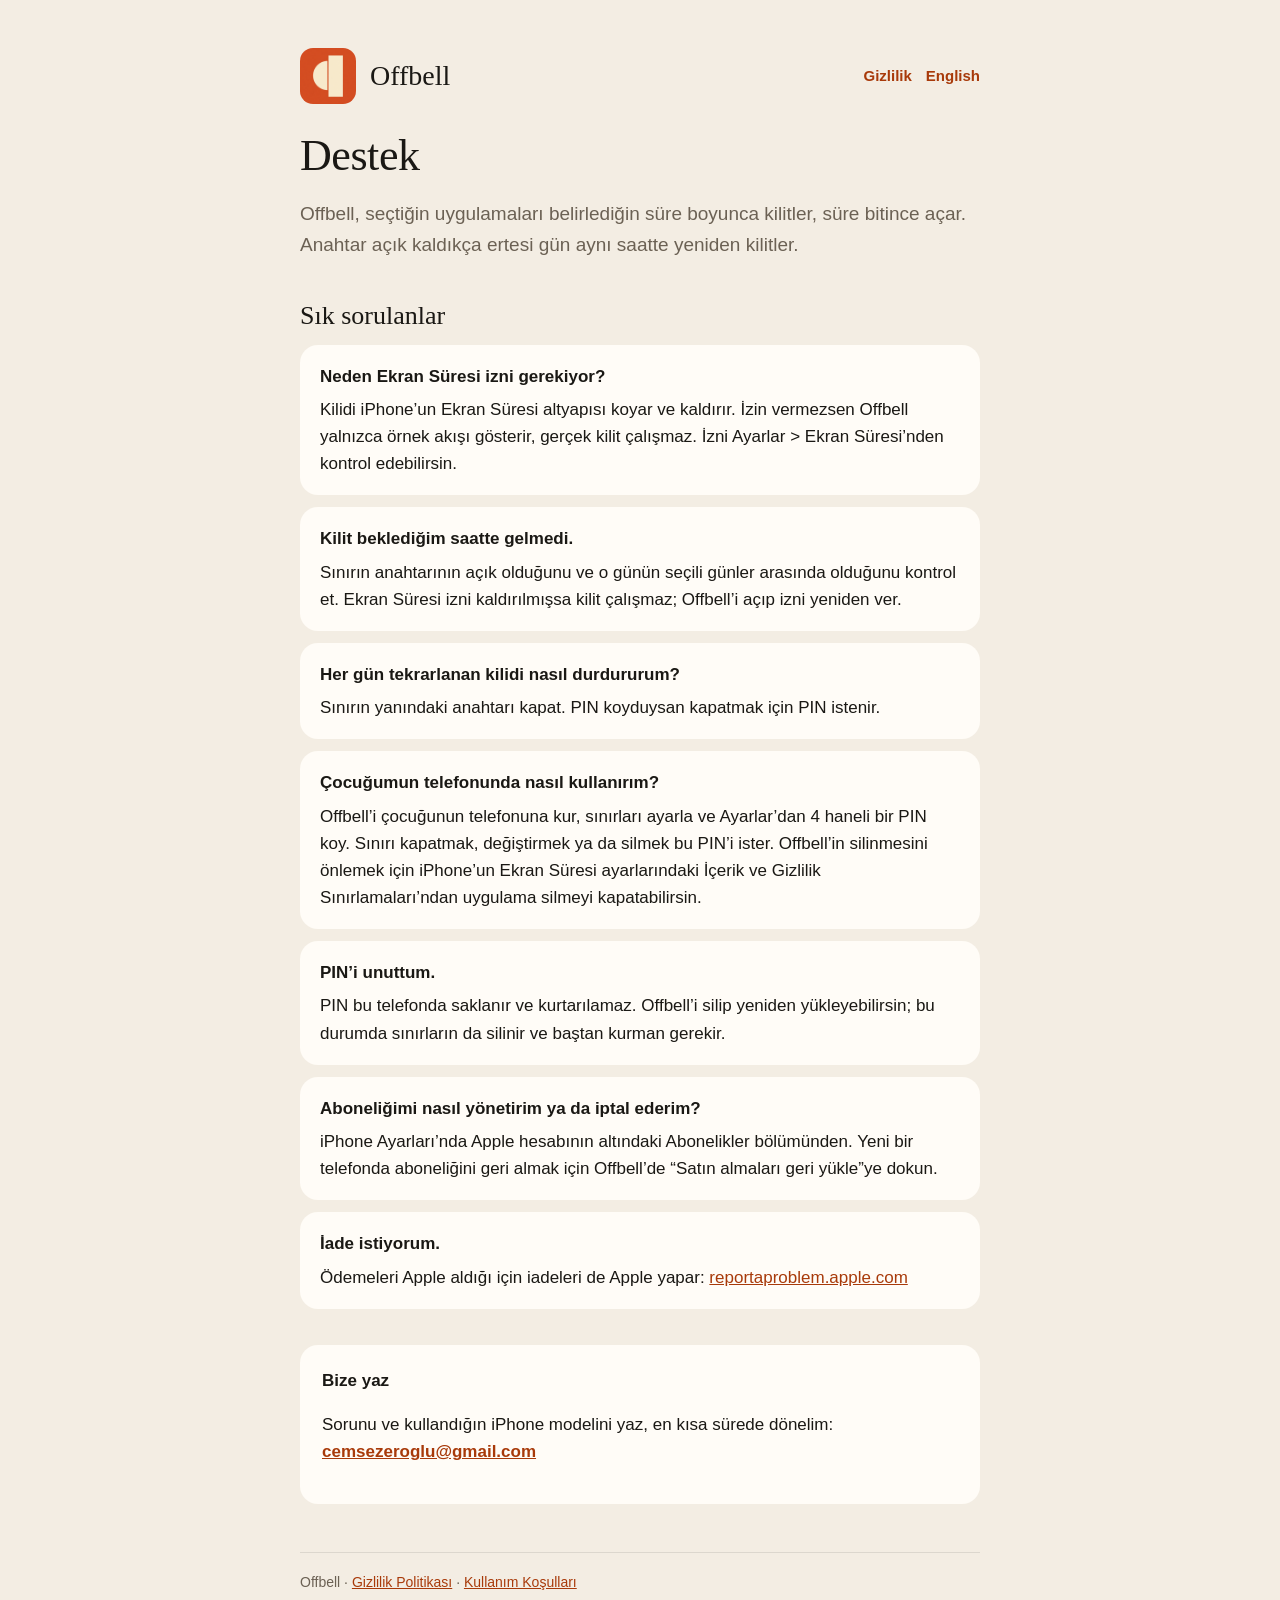
==== destek.html @ 433d708a "Add Offbell support and privacy pages" ====
<!doctype html>
<html lang="tr">
<head>
<meta charset="utf-8">
<meta name="viewport" content="width=device-width, initial-scale=1">
<title>Offbell Destek</title>
<link rel="stylesheet" href="style.css">
</head>
<body>
<main>
  <header>
    <img src="icon.png" alt="">
    <a href="index.html">Offbell</a>
    <nav><a href="gizlilik.html">Gizlilik</a><a href="support.html">English</a></nav>
  </header>

  <h1>Destek</h1>
  <p class="lead">Offbell, seçtiğin uygulamaları belirlediğin süre boyunca kilitler, süre bitince açar. Anahtar açık kaldıkça ertesi gün aynı saatte yeniden kilitler.</p>

  <h2>Sık sorulanlar</h2>

  <div class="card">
    <h3>Neden Ekran Süresi izni gerekiyor?</h3>
    <p>Kilidi iPhone’un Ekran Süresi altyapısı koyar ve kaldırır. İzin vermezsen Offbell yalnızca örnek akışı gösterir, gerçek kilit çalışmaz. İzni Ayarlar &gt; Ekran Süresi’nden kontrol edebilirsin.</p>
  </div>

  <div class="card">
    <h3>Kilit beklediğim saatte gelmedi.</h3>
    <p>Sınırın anahtarının açık olduğunu ve o günün seçili günler arasında olduğunu kontrol et. Ekran Süresi izni kaldırılmışsa kilit çalışmaz; Offbell’i açıp izni yeniden ver.</p>
  </div>

  <div class="card">
    <h3>Her gün tekrarlanan kilidi nasıl durdururum?</h3>
    <p>Sınırın yanındaki anahtarı kapat. PIN koyduysan kapatmak için PIN istenir.</p>
  </div>

  <div class="card">
    <h3>Çocuğumun telefonunda nasıl kullanırım?</h3>
    <p>Offbell’i çocuğunun telefonuna kur, sınırları ayarla ve Ayarlar’dan 4 haneli bir PIN koy. Sınırı kapatmak, değiştirmek ya da silmek bu PIN’i ister. Offbell’in silinmesini önlemek için iPhone’un Ekran Süresi ayarlarındaki İçerik ve Gizlilik Sınırlamaları’ndan uygulama silmeyi kapatabilirsin.</p>
  </div>

  <div class="card">
    <h3>PIN’i unuttum.</h3>
    <p>PIN bu telefonda saklanır ve kurtarılamaz. Offbell’i silip yeniden yükleyebilirsin; bu durumda sınırların da silinir ve baştan kurman gerekir.</p>
  </div>

  <div class="card">
    <h3>Aboneliğimi nasıl yönetirim ya da iptal ederim?</h3>
    <p>iPhone Ayarları’nda Apple hesabının altındaki Abonelikler bölümünden. Yeni bir telefonda aboneliğini geri almak için Offbell’de “Satın almaları geri yükle”ye dokun.</p>
  </div>

  <div class="card">
    <h3>İade istiyorum.</h3>
    <p>Ödemeleri Apple aldığı için iadeleri de Apple yapar: <a href="https://reportaproblem.apple.com">reportaproblem.apple.com</a></p>
  </div>

  <div class="contact">
    <h3>Bize yaz</h3>
    <p>Sorunu ve kullandığın iPhone modelini yaz, en kısa sürede dönelim: <a href="mailto:cemsezeroglu@gmail.com">cemsezeroglu@gmail.com</a></p>
  </div>

  <footer>Offbell · <a href="gizlilik.html">Gizlilik Politikası</a> · <a href="https://www.apple.com/legal/internet-services/itunes/dev/stdeula/">Kullanım Koşulları</a></footer>
</main>
</body>
</html>
---- style.css ----
/* Apple's New York font is used only where the device already has it (Apple devices); it is not shipped with the site. */
@font-face { font-family: "BrandSerif"; src: local("New York"), local("NewYork"), local("New York Medium"); }
:root {
  --paper: #F3EDE3; --ink: #1A1814; --muted: #6B6154; --accent: #A83A0A;
  --card: #FFFCF7; --line: rgba(26,24,20,.10);
}
* { box-sizing: border-box; }
html { -webkit-text-size-adjust: 100%; }
body {
  margin: 0; background: var(--paper); color: var(--ink);
  font: 17px/1.6 -apple-system, BlinkMacSystemFont, "Segoe UI", Roboto, sans-serif;
}
main { max-width: 720px; margin: 0 auto; padding: 48px 20px 80px; }
header { display: flex; align-items: center; gap: 14px; margin-bottom: 28px; }
header img { width: 56px; height: 56px; border-radius: 13px; }
header a { color: inherit; text-decoration: none; font: 400 28px/1 "BrandSerif", Georgia, serif; }
nav { margin-left: auto; font-size: 15px; }
nav a { color: var(--accent); text-decoration: none; font: 600 15px/1 -apple-system, sans-serif; margin-left: 14px; }
h1 { font: 400 44px/1.1 "BrandSerif", Georgia, serif; margin: 8px 0 12px; letter-spacing: -0.01em; }
h2 { font: 400 26px/1.25 "BrandSerif", Georgia, serif; margin: 40px 0 10px; }
h3 { font-size: 17px; margin: 0 0 6px; }
p, li { color: var(--ink); }
.lead { color: var(--muted); font-size: 19px; }
.muted { color: var(--muted); font-size: 15px; }
a { color: var(--accent); }
.card { background: var(--card); border-radius: 18px; padding: 18px 20px; margin: 12px 0; }
.card p { margin: 0; }
.contact { background: var(--card); border-radius: 18px; padding: 22px; margin-top: 36px; }
.contact a { font-weight: 600; }
ul { padding-left: 22px; }
footer { margin-top: 48px; padding-top: 18px; border-top: 1px solid var(--line); color: var(--muted); font-size: 14px; }
@media (max-width: 480px) { h1 { font-size: 36px; } main { padding-top: 32px; } }
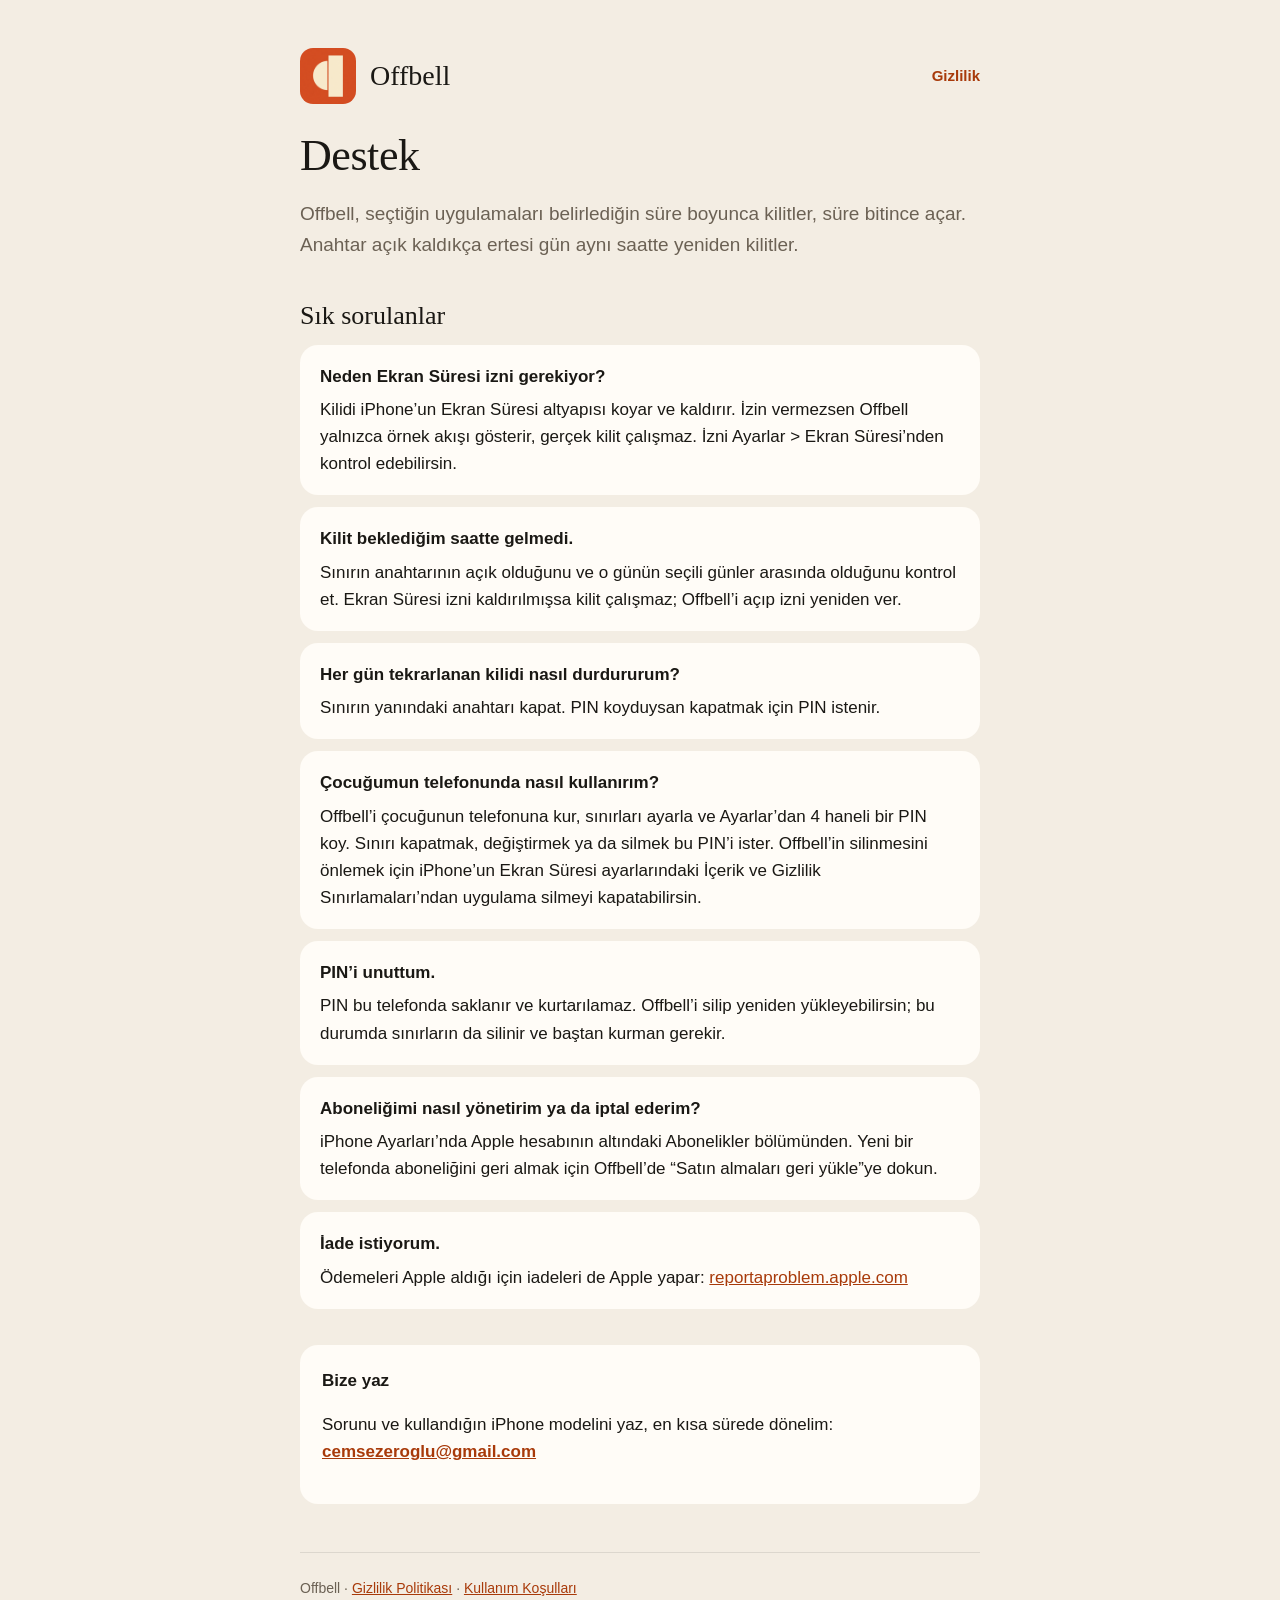
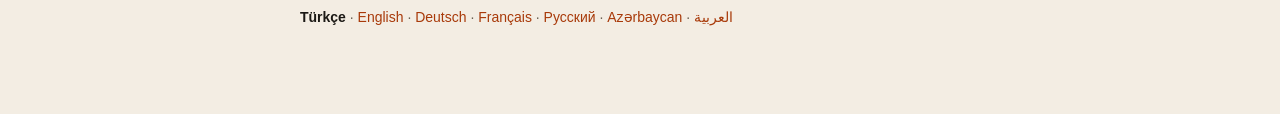
==== commit e8481007: "Add support and privacy pages in German, French, Russian, Azerbaijani and Arabic" ====
--- a/destek.html
+++ b/destek.html
@@ -11,7 +11,7 @@
   <header>
     <img src="icon.png" alt="">
     <a href="index.html">Offbell</a>
-    <nav><a href="gizlilik.html">Gizlilik</a><a href="support.html">English</a></nav>
+    <nav><a href="gizlilik.html">Gizlilik</a></nav>
   </header>
 
   <h1>Destek</h1>
@@ -59,7 +59,11 @@
     <p>Sorunu ve kullandığın iPhone modelini yaz, en kısa sürede dönelim: <a href="mailto:cemsezeroglu@gmail.com">cemsezeroglu@gmail.com</a></p>
   </div>
 
-  <footer>Offbell · <a href="gizlilik.html">Gizlilik Politikası</a> · <a href="https://www.apple.com/legal/internet-services/itunes/dev/stdeula/">Kullanım Koşulları</a></footer>
+
+  <footer>
+    <p>Offbell · <a href="gizlilik.html">Gizlilik Politikası</a> · <a href="https://www.apple.com/legal/internet-services/itunes/dev/stdeula/">Kullanım Koşulları</a></p>
+    <p class="langs"><a href="destek.html" lang="tr" aria-current="page">Türkçe</a> · <a href="support.html" lang="en">English</a> · <a href="support-de.html" lang="de">Deutsch</a> · <a href="support-fr.html" lang="fr">Français</a> · <a href="support-ru.html" lang="ru">Русский</a> · <a href="support-az.html" lang="az">Azərbaycan</a> · <a href="support-ar.html" lang="ar">العربية</a></p>
+  </footer>
 </main>
 </body>
 </html>
--- a/style.css
+++ b/style.css
@@ -14,8 +14,8 @@
 header { display: flex; align-items: center; gap: 14px; margin-bottom: 28px; }
 header img { width: 56px; height: 56px; border-radius: 13px; }
 header a { color: inherit; text-decoration: none; font: 400 28px/1 "BrandSerif", Georgia, serif; }
-nav { margin-left: auto; font-size: 15px; }
-nav a { color: var(--accent); text-decoration: none; font: 600 15px/1 -apple-system, sans-serif; margin-left: 14px; }
+nav { margin-inline-start: auto; font-size: 15px; }
+nav a { color: var(--accent); text-decoration: none; font: 600 15px/1 -apple-system, sans-serif; margin-inline-start: 14px; }
 h1 { font: 400 44px/1.1 "BrandSerif", Georgia, serif; margin: 8px 0 12px; letter-spacing: -0.01em; }
 h2 { font: 400 26px/1.25 "BrandSerif", Georgia, serif; margin: 40px 0 10px; }
 h3 { font-size: 17px; margin: 0 0 6px; }
@@ -27,6 +27,13 @@
 .card p { margin: 0; }
 .contact { background: var(--card); border-radius: 18px; padding: 22px; margin-top: 36px; }
 .contact a { font-weight: 600; }
-ul { padding-left: 22px; }
+ul { padding-inline-start: 22px; }
 footer { margin-top: 48px; padding-top: 18px; border-top: 1px solid var(--line); color: var(--muted); font-size: 14px; }
+footer p { color: var(--muted); margin: 6px 0; }
+.langs a { text-decoration: none; }
+.langs a[aria-current="page"] { color: var(--ink); font-weight: 600; }
+.langlist { list-style: none; padding: 0; margin: 28px 0 0; }
+.langlist li { background: var(--card); border-radius: 14px; padding: 12px 16px; margin: 8px 0; }
+[lang="ar"] body, html[lang="ar"] body { font-family: "Geeza Pro", "Al Nile", -apple-system, sans-serif; }
+html[lang="ar"] h1, html[lang="ar"] h2 { font-family: "Al Nile", "Geeza Pro", serif; }
 @media (max-width: 480px) { h1 { font-size: 36px; } main { padding-top: 32px; } }
